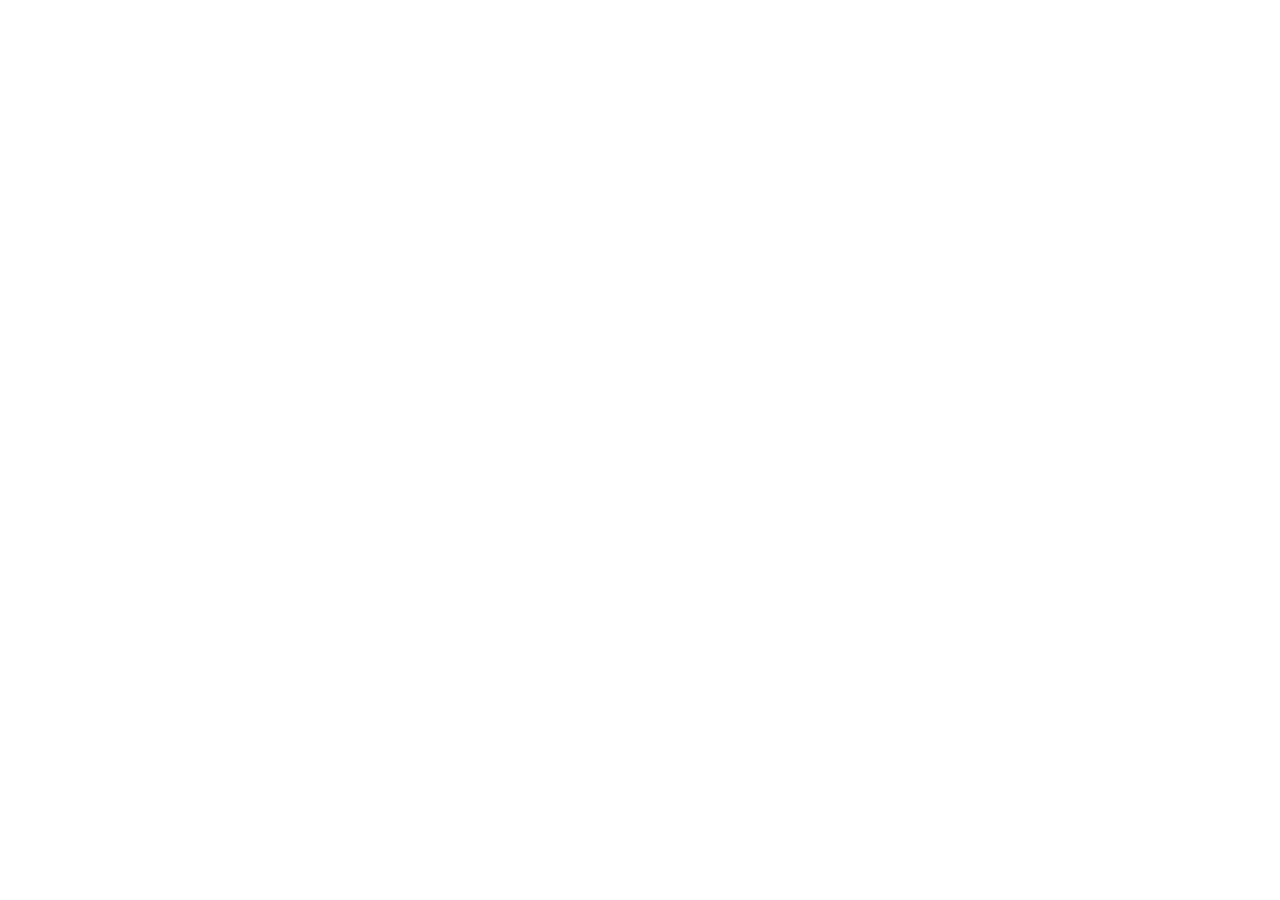
==== main.html @ 5ffca43a "Sign Up without Logo, logo doesn't be displayed." ====
<!DOCTYPE html>
<html lang="en">
<head>
    <meta charset="UTF-8">
    <meta name="viewport" content="width=device-width, initial-scale=1.0">
    <title>Main</title>
</head>
<body>
    
</body>
</html>
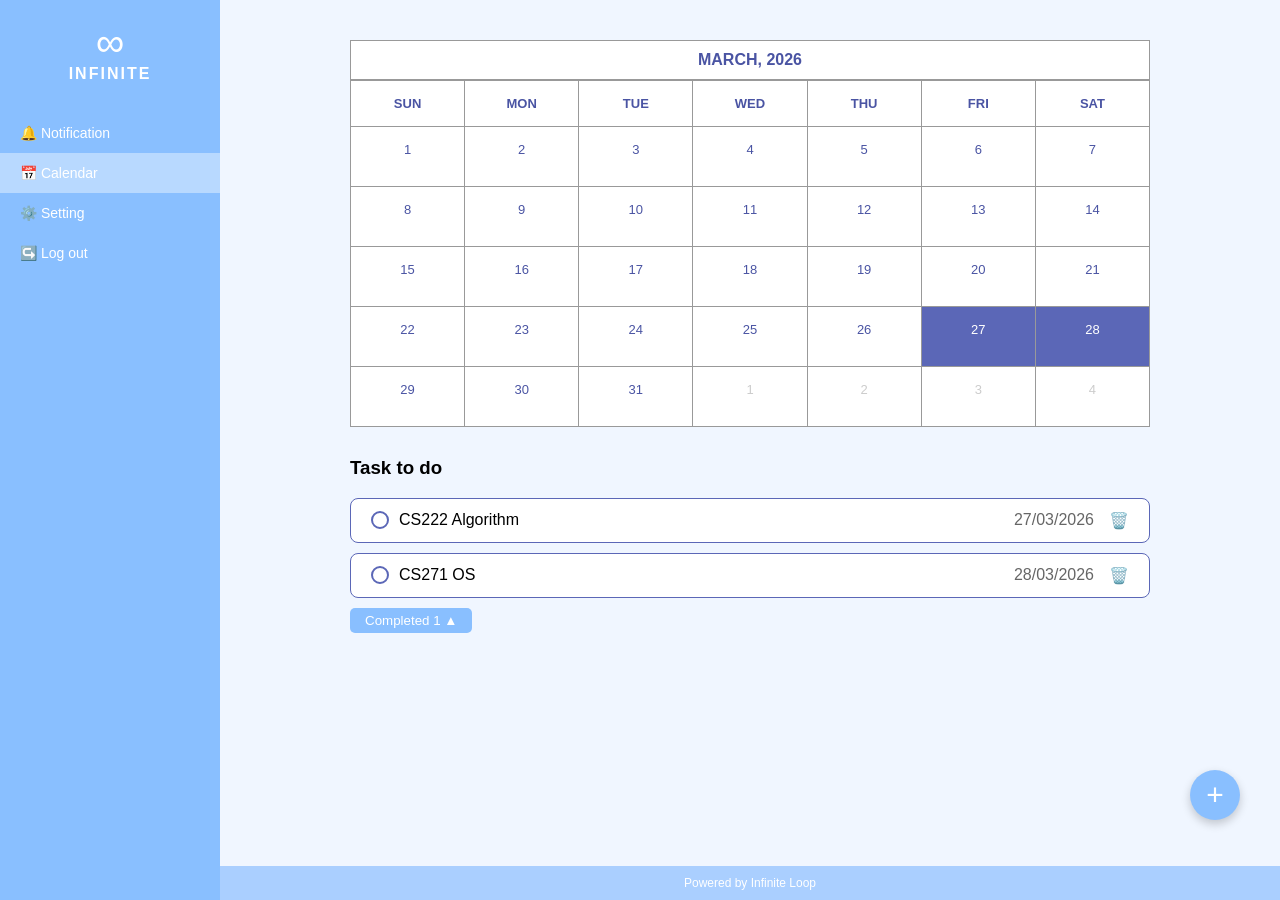
==== commit 272aa516: "Main (sidebar + calendar + task) plain website, can't navigate to other page from sidebar yet." ====
--- a/main.html
+++ b/main.html
@@ -1,11 +1,78 @@
 <!DOCTYPE html>
 <html lang="en">
+
 <head>
     <meta charset="UTF-8">
     <meta name="viewport" content="width=device-width, initial-scale=1.0">
     <title>Main</title>
+    <link rel="stylesheet" href="style.css">
 </head>
+
 <body>
-    
+    <!--=========================Sidebar=====================-->
+    <div class="wrapper">
+        <aside class="sidebar">
+            <div class="sidebar-top">
+                <div class="logo">
+                    <span class="icon">∞</span>
+                    <p>INFINITE</p>
+                </div>
+                <nav class="menu">
+                    <a href="#" class="menu-item"><span class="bullet">🔔</span> Notification</a><!--Temporary icon-->
+                    <a href="#" class="menu-item active"><span class="bullet">📅</span>
+                        Calendar</a><!--Temporary icon-->
+                </nav>
+            </div>
+
+            <div class="sidebar-bottom">
+                <a href="#" class="menu-item">⚙️ Setting</a><!--Temporary icon-->
+                <a href="#" class="menu-item">↪️ Log out</a><!--Temporary icon-->
+            </div>
+        </aside>
+        <!--===================Calendar========================-->
+        <main class="main-content">
+            <div class="container">
+
+                <div class="calendar-header">MARCH, 2026</div>
+
+                <div class="calendar-grid" id="calendarGrid">
+                    <div class="day-label">SUN</div>
+                    <div class="day-label">MON</div>
+                    <div class="day-label">TUE</div>
+                    <div class="day-label">WED</div>
+                    <div class="day-label">THU</div>
+                    <div class="day-label">FRI</div>
+                    <div class="day-label">SAT</div>
+                </div>
+                <!--===================Task assignment=====================-->
+                <div class="task-section">
+                    <h3>Task to do</h3>
+                    <div class="task-card">
+                        <div class="task-info">
+                            <span class="circle"></span> CS222 Algorithm
+                        </div>
+                        <div class="task-meta">
+                            <span>27/03/2026</span>
+                            <span class="delete-icon">🗑️</span><!--Temporary icon-->
+                        </div>
+                    </div>
+                    <div class="task-card">
+                        <div class="task-info">
+                            <span class="circle"></span> CS271 OS
+                        </div>
+                        <div class="task-meta">
+                            <span>28/03/2026</span>
+                            <span class="delete-icon">🗑️</span><!--Temporary icon-->
+                        </div>
+                    </div>
+                    <button class="completed-btn">Completed 1 ▲</button>
+                </div>
+            </div>
+            <button class="fab">+</button> <!--Add task-->
+            <footer class="bottom-bar">Powered by Infinite Loop</footer>
+        </main>
+    </div>
 </body>
+<script src="script.js"></script>
+
 </html>
--- a/style.css
+++ b/style.css
@@ -0,0 +1,214 @@
+body {
+  margin: 0;
+  height: 100vh;
+  display: flex;
+  justify-content: center;
+  align-items: center;
+  font-family: 'Segoe UI', Tahoma, Geneva, Verdana, sans-serif;
+  background: linear-gradient(180deg, #eef5ff 0%, #a2c7ff 100%);
+}
+
+.logo-section {
+  text-align: center;
+  color: #5b76c8;
+  margin-bottom: 20px;
+}
+
+.infinity-icon {
+  font-size: 80px;
+  line-height: 1;
+}
+
+.login-card {
+  background: white;
+  padding: 40px;
+  border-radius: 12px;
+  box-shadow: 0 10px 25px rgba(0,0,0,0.1);
+  width: 350px;
+}
+
+.input-group {
+  margin-bottom: 20px;
+}
+
+.input-group label {
+  display: block;
+  color: #3b4d8d;
+  font-weight: bold;
+  margin-bottom: 8px;
+}
+
+.input-group input {
+  width: 100%;
+  padding: 12px;
+  border: 1px solid #c0ccda;
+  border-radius: 8px;
+  box-sizing: border-box;
+  background-color: #fcfdfe;
+}
+
+.sign-in-btn {
+  width: 100%;
+  padding: 12px;
+  background-color: #5b67b7;
+  color: white;
+  border: none;
+  border-radius: 8px;
+  font-size: 16px;
+  cursor: pointer;
+  transition: background 0.3s;
+}
+
+.sign-in-btn:hover {
+  background-color: #4a54a3;
+}
+
+* { box-sizing: border-box; font-family: sans-serif; }
+body, html { margin: 0; height: 100%; /*overflow: hidden;*/ }
+
+.wrapper {
+  display: flex;
+  height: 100vh;
+  width: 100%;
+}
+
+.sidebar {
+  width: 220px;
+  background-color: #89bfff;
+  color: white;
+  display: flex;
+  flex-direction: column;
+  justify-content:left;
+  padding: 20px 0;
+  flex-shrink: 0;
+}
+
+.logo { text-align: center; margin-bottom: 30px; }
+.logo .icon { font-size: 40px; display: block; }
+.logo p { margin: 0; font-weight: bold; letter-spacing: 2px; }
+
+.menu-item {
+  display: block;
+  padding: 12px 20px;
+  color: white;
+  text-decoration: none;
+  font-size: 14px;
+}
+
+.menu-item.active { background-color: rgba(255, 255, 255, 0.4); }
+.menu-item:hover { background-color: rgba(255, 255, 255, 0.2); }
+
+.main-content {
+  flex-grow: 1;
+  background-color: #f0f6ff;
+  position: relative;
+  overflow-y: auto;
+  display: flex;
+  flex-direction: column;
+}
+
+.container {
+  max-width: 800px;
+  margin: 40px auto;
+  width: 90%;
+  flex-grow: 1;
+}
+
+.calendar-header {
+  text-align: center;
+  border: 1px solid #999;
+  width: 100%;
+  padding: 10px;
+  background: white;
+  color: #4a54a3;
+  font-weight: bold;
+}
+
+.calendar-grid {
+  display: grid;
+  grid-template-columns: repeat(7, 1fr);
+  width: 100%;
+  background: white;
+  border-left: 1px solid #999;
+  border-top: 1px solid #999;
+}
+
+.day-label, .date-cell {
+  border-right: 1px solid #999;
+  border-bottom: 1px solid #999;
+  padding: 15px 5px;
+  text-align: center;
+  font-size: 13px;
+}
+
+.day-label { color: #4a54a3; font-weight: bold; }
+.date-cell { height: 60px; color: #4a54a3; }
+.date-cell.highlight { background-color: #5b67b7; color: white; }
+.date-cell.muted { color: #ccc; }
+
+.task-section { margin-top: 30px; }
+.task-card {
+  background: white;
+  border: 1px solid #5b67b7;
+  border-radius: 8px;
+  padding: 12px 20px;
+  display: flex;
+  justify-content: space-between;
+  align-items: center;
+  margin-bottom: 10px;
+}
+
+.task-info { display: flex; align-items: center; gap: 10px; }
+.circle { width: 18px; height: 18px; border: 2px solid #5b67b7; border-radius: 50%; }
+.task-meta { display: flex; align-items: center; gap: 15px; color: #666; }
+
+.completed-btn {
+  background: #89bfff;
+  color: white;
+  border: none;
+  padding: 5px 15px;
+  border-radius: 5px;
+  cursor: pointer;
+}
+
+.fab {
+  position: fixed;
+  right: 40px;
+  bottom: 80px;
+  width: 50px;
+  height: 50px;
+  background: #89bfff;
+  color: white;
+  border-radius: 50%;
+  border: none;
+  font-size: 30px;
+  box-shadow: 0 4px 10px rgba(0,0,0,0.2);
+  cursor: pointer;
+}
+
+.bottom-bar {
+  background: #aacfff;
+  text-align: center;
+  padding: 10px;
+  font-size: 12px;
+  color: white;
+}
+
+.date-cell.clickable {
+  cursor: pointer;
+  transition: background 0.2s;
+}
+
+.date-cell.clickable:hover {
+  background-color: #7FBDFF;
+}
+
+.date-cell.highlight-main {
+  background-color: #5b67b7 !important;
+  color: white !important;
+}
+
+.task-card.highlight-task {
+  border: 2px solid #ff6b6b;
+  box-shadow: 0 4px 10px rgba(255, 107, 107, 0.3);
+}
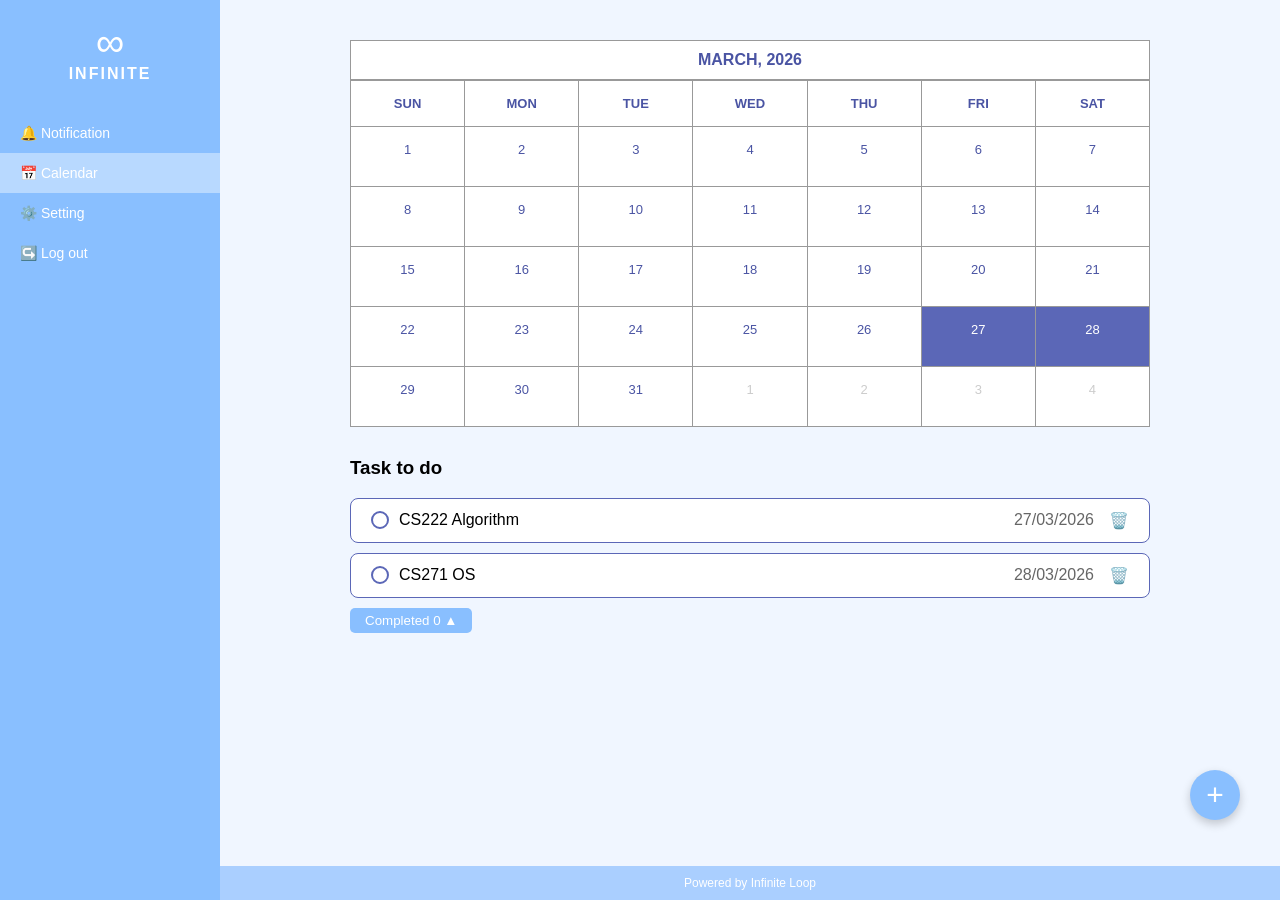
==== commit 7e82f72c: "Add task, Highlight task edit task (Without file uploading + task delete)" ====
--- a/main.html
+++ b/main.html
@@ -65,13 +65,37 @@
                             <span class="delete-icon">🗑️</span><!--Temporary icon-->
                         </div>
                     </div>
-                    <button class="completed-btn">Completed 1 ▲</button>
+                    <button class="completed-btn" id="toggleCompleted">Completed 1 ▲</button>
+                    <div id="completedTasksContainer" style="display: none; margin-top: 10px;">
+                    </div>
                 </div>
             </div>
             <button class="fab">+</button> <!--Add task-->
             <footer class="bottom-bar">Powered by Infinite Loop</footer>
         </main>
     </div>
+    <!--================Add task Assignment=====================-->
+    <div id="taskModal" class="modal">
+    <div class="modal-content">
+        <span class="close-btn">&times;</span>
+        <h2 id="modalTitle">Add New Task</h2>
+        <form id="taskForm">
+            <div class="input-group">
+                <label>Task Name</label>
+                <input type="text" id="taskName" placeholder="e.g. CS222 Algorithm" required>
+            </div>
+            <div class="input-group">
+                <label>Date</label>
+                <input type="date" id="taskDate" required>
+            </div>
+            <div class="input-group">
+                <label>Detail</label>
+                <textarea id="taskDetail" rows="4" placeholder="Enter task details..."></textarea>
+            </div>
+            <button type="submit" class="save-btn">Save Task</button>
+        </form>
+    </div>
+</div>
 </body>
 <script src="script.js"></script>
 
--- a/style.css
+++ b/style.css
@@ -1,214 +1,369 @@
+/*==========Sign in=================*/
 body {
-  margin: 0;
-  height: 100vh;
-  display: flex;
-  justify-content: center;
-  align-items: center;
-  font-family: 'Segoe UI', Tahoma, Geneva, Verdana, sans-serif;
-  background: linear-gradient(180deg, #eef5ff 0%, #a2c7ff 100%);
+    margin: 0;
+    height: 100vh;
+    display: flex;
+    justify-content: center;
+    align-items: center;
+    font-family: 'Segoe UI', Tahoma, Geneva, Verdana, sans-serif;
+    background: linear-gradient(180deg, #eef5ff 0%, #a2c7ff 100%);
 }
 
 .logo-section {
-  text-align: center;
-  color: #5b76c8;
-  margin-bottom: 20px;
+    text-align: center;
+    color: #5b76c8;
+    margin-bottom: 20px;
 }
 
 .infinity-icon {
-  font-size: 80px;
-  line-height: 1;
+    font-size: 80px;
+    line-height: 1;
 }
 
 .login-card {
-  background: white;
-  padding: 40px;
-  border-radius: 12px;
-  box-shadow: 0 10px 25px rgba(0,0,0,0.1);
-  width: 350px;
+    background: white;
+    padding: 40px;
+    border-radius: 12px;
+    box-shadow: 0 10px 25px rgba(0, 0, 0, 0.1);
+    width: 350px;
 }
 
 .input-group {
-  margin-bottom: 20px;
+    margin-bottom: 20px;
 }
 
 .input-group label {
-  display: block;
-  color: #3b4d8d;
-  font-weight: bold;
-  margin-bottom: 8px;
+    display: block;
+    color: #3b4d8d;
+    font-weight: bold;
+    margin-bottom: 8px;
 }
 
 .input-group input {
-  width: 100%;
-  padding: 12px;
-  border: 1px solid #c0ccda;
-  border-radius: 8px;
-  box-sizing: border-box;
-  background-color: #fcfdfe;
+    width: 100%;
+    padding: 12px;
+    border: 1px solid #c0ccda;
+    border-radius: 8px;
+    box-sizing: border-box;
+    background-color: #fcfdfe;
 }
 
 .sign-in-btn {
-  width: 100%;
-  padding: 12px;
-  background-color: #5b67b7;
-  color: white;
-  border: none;
-  border-radius: 8px;
-  font-size: 16px;
-  cursor: pointer;
-  transition: background 0.3s;
+    width: 100%;
+    padding: 12px;
+    background-color: #5b67b7;
+    color: white;
+    border: none;
+    border-radius: 8px;
+    font-size: 16px;
+    cursor: pointer;
+    transition: background 0.3s;
 }
 
 .sign-in-btn:hover {
-  background-color: #4a54a3;
-}
-
-* { box-sizing: border-box; font-family: sans-serif; }
-body, html { margin: 0; height: 100%; /*overflow: hidden;*/ }
-
+    background-color: #4a54a3;
+}
+
+* {
+    box-sizing: border-box;
+    font-family: sans-serif;
+}
+
+body,
+html {
+    margin: 0;
+    height: 100%;
+    /*overflow: hidden;*/
+}
+
+/*================Main==================*/
+/*Sidebar*/
 .wrapper {
-  display: flex;
-  height: 100vh;
-  width: 100%;
+    display: flex;
+    height: 100vh;
+    width: 100%;
 }
 
 .sidebar {
-  width: 220px;
-  background-color: #89bfff;
-  color: white;
-  display: flex;
-  flex-direction: column;
-  justify-content:left;
-  padding: 20px 0;
-  flex-shrink: 0;
-}
-
-.logo { text-align: center; margin-bottom: 30px; }
-.logo .icon { font-size: 40px; display: block; }
-.logo p { margin: 0; font-weight: bold; letter-spacing: 2px; }
+    width: 220px;
+    background-color: #89bfff;
+    color: white;
+    display: flex;
+    flex-direction: column;
+    justify-content: left;
+    padding: 20px 0;
+    flex-shrink: 0;
+}
+
+.logo {
+    text-align: center;
+    margin-bottom: 30px;
+}
+
+.logo .icon {
+    font-size: 40px;
+    display: block;
+}
+
+.logo p {
+    margin: 0;
+    font-weight: bold;
+    letter-spacing: 2px;
+}
 
 .menu-item {
-  display: block;
-  padding: 12px 20px;
-  color: white;
-  text-decoration: none;
-  font-size: 14px;
-}
-
-.menu-item.active { background-color: rgba(255, 255, 255, 0.4); }
-.menu-item:hover { background-color: rgba(255, 255, 255, 0.2); }
-
+    display: block;
+    padding: 12px 20px;
+    color: white;
+    text-decoration: none;
+    font-size: 14px;
+}
+
+.menu-item.active {
+    background-color: rgba(255, 255, 255, 0.4);
+}
+
+.menu-item:hover {
+    background-color: rgba(255, 255, 255, 0.2);
+}
+
+/*===========Calendar============*/
 .main-content {
-  flex-grow: 1;
-  background-color: #f0f6ff;
-  position: relative;
-  overflow-y: auto;
-  display: flex;
-  flex-direction: column;
+    flex-grow: 1;
+    background-color: #f0f6ff;
+    position: relative;
+    overflow-y: auto;
+    display: flex;
+    flex-direction: column;
 }
 
 .container {
-  max-width: 800px;
-  margin: 40px auto;
-  width: 90%;
-  flex-grow: 1;
+    max-width: 800px;
+    margin: 40px auto;
+    width: 90%;
+    flex-grow: 1;
 }
 
 .calendar-header {
-  text-align: center;
-  border: 1px solid #999;
-  width: 100%;
-  padding: 10px;
-  background: white;
-  color: #4a54a3;
-  font-weight: bold;
+    text-align: center;
+    border: 1px solid #999;
+    width: 100%;
+    padding: 10px;
+    background: white;
+    color: #4a54a3;
+    font-weight: bold;
 }
 
 .calendar-grid {
-  display: grid;
-  grid-template-columns: repeat(7, 1fr);
-  width: 100%;
-  background: white;
-  border-left: 1px solid #999;
-  border-top: 1px solid #999;
-}
-
-.day-label, .date-cell {
-  border-right: 1px solid #999;
-  border-bottom: 1px solid #999;
-  padding: 15px 5px;
-  text-align: center;
-  font-size: 13px;
-}
-
-.day-label { color: #4a54a3; font-weight: bold; }
-.date-cell { height: 60px; color: #4a54a3; }
-.date-cell.highlight { background-color: #5b67b7; color: white; }
-.date-cell.muted { color: #ccc; }
-
-.task-section { margin-top: 30px; }
+    display: grid;
+    grid-template-columns: repeat(7, 1fr);
+    width: 100%;
+    background: white;
+    border-left: 1px solid #999;
+    border-top: 1px solid #999;
+}
+
+.day-label,
+.date-cell {
+    border-right: 1px solid #999;
+    border-bottom: 1px solid #999;
+    padding: 15px 5px;
+    text-align: center;
+    font-size: 13px;
+}
+
+.day-label {
+    color: #4a54a3;
+    font-weight: bold;
+}
+
+.date-cell {
+    height: 60px;
+    color: #4a54a3;
+}
+
+.date-cell.highlight {
+    background-color: #5b67b7 !important;
+    color: white !important;
+}
+
+.date-cell.muted {
+    color: #ccc;
+}
+
+/*=================Task=============*/
+.task-section {
+    margin-top: 30px;
+}
+
 .task-card {
-  background: white;
-  border: 1px solid #5b67b7;
-  border-radius: 8px;
-  padding: 12px 20px;
-  display: flex;
-  justify-content: space-between;
-  align-items: center;
-  margin-bottom: 10px;
-}
-
-.task-info { display: flex; align-items: center; gap: 10px; }
-.circle { width: 18px; height: 18px; border: 2px solid #5b67b7; border-radius: 50%; }
-.task-meta { display: flex; align-items: center; gap: 15px; color: #666; }
+    background: white;
+    border: 1px solid #5b67b7;
+    border-radius: 8px;
+    padding: 12px 20px;
+    display: flex;
+    justify-content: space-between;
+    align-items: center;
+    margin-bottom: 10px;
+}
+
+.task-info {
+    display: flex;
+    align-items: center;
+    gap: 10px;
+}
+
+.circle {
+    width: 18px;
+    height: 18px;
+    border: 2px solid #5b67b7;
+    border-radius: 50%;
+}
+
+.task-meta {
+    display: flex;
+    align-items: center;
+    gap: 15px;
+    color: #666;
+}
 
 .completed-btn {
-  background: #89bfff;
-  color: white;
-  border: none;
-  padding: 5px 15px;
-  border-radius: 5px;
-  cursor: pointer;
+    background: #89bfff;
+    color: white;
+    border: none;
+    padding: 5px 15px;
+    border-radius: 5px;
+    cursor: pointer;
 }
 
 .fab {
-  position: fixed;
-  right: 40px;
-  bottom: 80px;
-  width: 50px;
-  height: 50px;
-  background: #89bfff;
-  color: white;
-  border-radius: 50%;
-  border: none;
-  font-size: 30px;
-  box-shadow: 0 4px 10px rgba(0,0,0,0.2);
-  cursor: pointer;
+    position: fixed;
+    right: 40px;
+    bottom: 80px;
+    width: 50px;
+    height: 50px;
+    background: #89bfff;
+    color: white;
+    border-radius: 50%;
+    border: none;
+    font-size: 30px;
+    box-shadow: 0 4px 10px rgba(0, 0, 0, 0.2);
+    cursor: pointer;
 }
 
 .bottom-bar {
-  background: #aacfff;
-  text-align: center;
-  padding: 10px;
-  font-size: 12px;
-  color: white;
+    background: #aacfff;
+    text-align: center;
+    padding: 10px;
+    font-size: 12px;
+    color: white;
 }
 
 .date-cell.clickable {
-  cursor: pointer;
-  transition: background 0.2s;
+    cursor: pointer;
+    transition: background 0.2s;
 }
 
 .date-cell.clickable:hover {
-  background-color: #7FBDFF;
+    background-color: #7FBDFF;
 }
 
 .date-cell.highlight-main {
-  background-color: #5b67b7 !important;
-  color: white !important;
+    background-color: #5b67b7 !important;
+    color: white !important;
 }
 
 .task-card.highlight-task {
-  border: 2px solid #ff6b6b;
-  box-shadow: 0 4px 10px rgba(255, 107, 107, 0.3);
+    border: 2px solid #ff6b6b;
+    box-shadow: 0 4px 10px rgba(255, 107, 107, 0.3);
+}
+
+.task-highlight-active {
+    background-color: #7FBDFF !important;
+    transition: background-color 0.3s;
+}
+
+.task-card.task-highlight-active:hover {
+    background-color: white !important;
+}
+
+/*===================completed task=======================*/
+.task-card.completed {
+    background-color: #f9f9f9;
+    border-color: #ccc;
+    color: #888;
+}
+
+.task-card.completed .task-info {
+    text-decoration: line-through;
+}
+
+.task-card.completed .circle {
+    background-color: #5b67b7;
+    position: relative;
+}
+
+.task-card.completed .circle::after {
+    content: '✓';
+    color: white;
+    font-size: 12px;
+    position: absolute;
+    top: -2px;
+    left: 2px;
+}
+
+.circle {
+    cursor: pointer;
+    transition: all 0.2s;
+}
+
+.circle:hover {
+    background-color: rgba(91, 103, 183, 0.2);
+}
+
+/*==============Add task assignment==================*/
+.modal {
+    display: none;
+    position: fixed;
+    z-index: 1000;
+    left: 0;
+    top: 0;
+    width: 100%;
+    height: 100%;
+    background-color: rgba(0, 0, 0, 0.5);
+}
+
+.modal-content {
+    background-color: white;
+    margin: 10% auto;
+    padding: 30px;
+    border-radius: 15px;
+    width: 400px;
+    position: relative;
+}
+
+.close-btn {
+    position: absolute;
+    right: 20px;
+    top: 10px;
+    font-size: 28px;
+    cursor: pointer;
+}
+
+.save-btn {
+    width: 100%;
+    padding: 10px;
+    background-color: #5b67b7;
+    color: white;
+    border: none;
+    border-radius: 5px;
+    cursor: pointer;
+    margin-top: 10px;
+}
+
+textarea {
+    width: 100%;
+    border: 1px solid #ccc;
+    border-radius: 5px;
+    padding: 8px;
 }
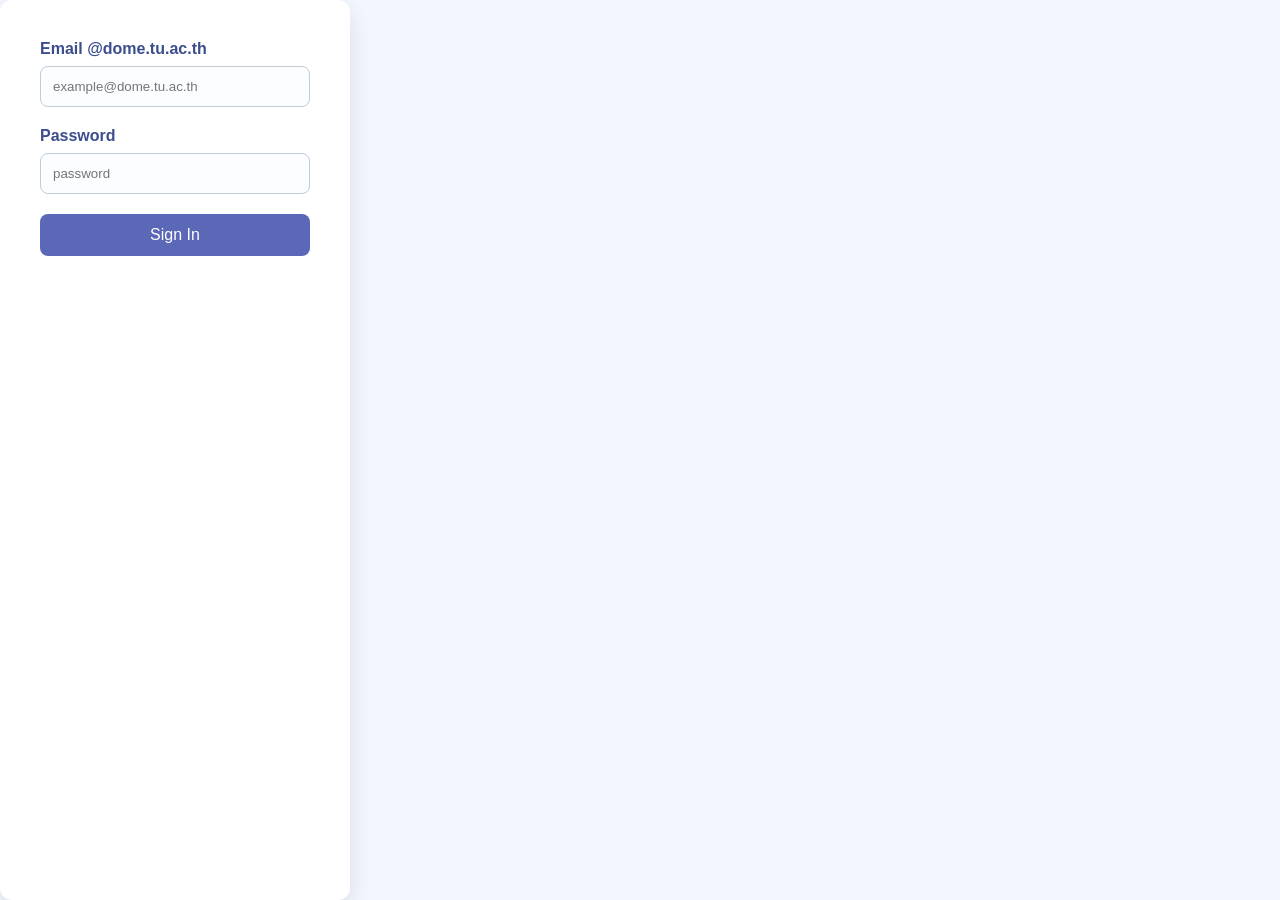
==== commit 983e9f04: "fix the theme problem and add nav bar on main to setting" ====
--- a/main.html
+++ b/main.html
@@ -25,8 +25,8 @@
             </div>
 
             <div class="sidebar-bottom">
-                <a href="#" class="menu-item">⚙️ Setting</a><!--Temporary icon-->
-                <a href="#" class="menu-item">↪️ Log out</a><!--Temporary icon-->
+                <a href="#" class="menu-item" onclick="GoToSetting()">⚙️ Setting</a><!--Temporary icon-->
+                <a href="#" class="menu-item" onclick="handleLogout()">↪️ Log out</a><!--Temporary icon-->
             </div>
         </aside>
         <!--===================Calendar========================-->
--- a/style.css
+++ b/style.css
@@ -1,18 +1,126 @@
+/* =============================================
+   DESIGN TOKENS — แก้ค่าที่นี่ที่เดียวพอ
+============================================= */
+:root {
+    --notification-red: #F65C5C;
+    --main-text:        #525BB4;
+    --sub-text:         #8c94d6;
+    --sidebar-bg:       #7FBDFF;
+    --bg-color:         #F3F5FF;
+    --card-bg:          #FAFCFC;
+    --white:            #FFFFFF;
+    --sidebar-active-bg:   #FFFFFF;
+    --sidebar-active-text: #7FBDFF;
+    --input-border:     #8c94d6;
+    --gray-avatar:      #D9D9D9;
+
+    /* Sign in / General */
+    --login-bg-start:   #eef5ff;
+    --login-bg-end:     #a2c7ff;
+    --login-card-bg:    #FFFFFF;
+    --login-label-color:#3b4d8d;
+    --input-bg:         #fcfdfe;
+    --input-border-color: #c0ccda;
+    --btn-primary:      #5b67b7;
+    --btn-primary-hover:#4a54a3;
+
+    /* Calendar */
+    --calendar-bg:      #FFFFFF;
+    --calendar-border:  #999999;
+    --calendar-text:    #4a54a3;
+    --cell-hover-bg:    #7FBDFF;
+    --highlight-bg:     #5b67b7;
+
+    /* Task */
+    --task-card-bg:     #FFFFFF;
+    --task-border:      #5b67b7;
+    --task-meta-color:  #666666;
+    --task-completed-bg:#f9f9f9;
+    --task-completed-border: #cccccc;
+    --task-completed-color:  #888888;
+
+    /* Modal */
+    --modal-bg:         #FFFFFF;
+
+    /* Bottom bar */
+    --bottom-bar-bg:    #aacfff;
+}
+
+body.dark-theme {
+    --main-text:        #FFFFFF;
+    --sub-text:         #A0A0A0;
+    --bg-color:         #2D2D2D;
+    --card-bg:          #1E1E1E;
+    --sidebar-active-bg:   #1E1E1E;
+    --sidebar-active-text: #7FBDFF;
+    --input-border:     #555555;
+    --gray-avatar:      #444444;
+
+    /* Sign in / General */
+    --login-bg-start:   #1a1a2e;
+    --login-bg-end:     #16213e;
+    --login-card-bg:    #1E1E1E;
+    --login-label-color:#A0A0A0;
+    --input-bg:         #2D2D2D;
+    --input-border-color: #555555;
+    --btn-primary:      #7FBDFF;
+    --btn-primary-hover:#5ca8f5;
+
+    /* Calendar */
+    --calendar-bg:      #1E1E1E;
+    --calendar-border:  #444444;
+    --calendar-text:    #A0A0A0;
+    --cell-hover-bg:    #3a3a5c;
+    --highlight-bg:     #525BB4;
+
+    /* Task */
+    --task-card-bg:     #1E1E1E;
+    --task-border:      #525BB4;
+    --task-meta-color:  #A0A0A0;
+    --task-completed-bg:#252525;
+    --task-completed-border: #444444;
+    --task-completed-color:  #666666;
+
+    /* Modal */
+    --modal-bg:         #1E1E1E;
+
+    /* Bottom bar */
+    --bottom-bar-bg:    #2a3a55;
+}
+
+/* =============================================
+   RESET & BASE
+============================================= */
+* { margin: 0; padding: 0; box-sizing: border-box;
+        font-family: sans-serif;
+    /*font-family: 'Segoe UI', Tahoma, Geneva, Verdana, sans-serif;*/ }
+
+body {
+    display: flex;
+    height: 100vh;
+    background-color: var(--bg-color);
+    color: var(--main-text);
+    overflow: hidden;
+    transition: background-color .3s, color .3s;
+}
+
 /*==========Sign in=================*/
-body {
+body.sign-in-page {
     margin: 0;
     height: 100vh;
     display: flex;
     justify-content: center;
     align-items: center;
     font-family: 'Segoe UI', Tahoma, Geneva, Verdana, sans-serif;
-    background: linear-gradient(180deg, #eef5ff 0%, #a2c7ff 100%);
+    background: linear-gradient(180deg, var(--login-bg-start) 0%, var(--login-bg-end) 100%);
+    transition: background .3s;
 }
 
 .logo-section {
     text-align: center;
-    color: #5b76c8;
+    color: var(--btn-primary);
     margin-bottom: 20px;
+    transition: color .3s;
 }
 
 .infinity-icon {
@@ -21,11 +129,12 @@
 }
 
 .login-card {
-    background: white;
+    background: var(--login-card-bg);
     padding: 40px;
     border-radius: 12px;
     box-shadow: 0 10px 25px rgba(0, 0, 0, 0.1);
     width: 350px;
+    transition: background-color .3s;
 }
 
 .input-group {
@@ -34,34 +143,37 @@
 
 .input-group label {
     display: block;
-    color: #3b4d8d;
+    color: var(--login-label-color);
     font-weight: bold;
     margin-bottom: 8px;
+    transition: color .3s;
 }
 
 .input-group input {
     width: 100%;
     padding: 12px;
-    border: 1px solid #c0ccda;
+    border: 1px solid var(--input-border-color);
     border-radius: 8px;
     box-sizing: border-box;
-    background-color: #fcfdfe;
+    background-color: var(--input-bg);
+    color: var(--main-text);
+    transition: background-color .3s, border-color .3s, color .3s;
 }
 
 .sign-in-btn {
     width: 100%;
     padding: 12px;
-    background-color: #5b67b7;
+    background-color: var(--btn-primary);
     color: white;
     border: none;
     border-radius: 8px;
     font-size: 16px;
     cursor: pointer;
-    transition: background 0.3s;
+    transition: background .3s;
 }
 
 .sign-in-btn:hover {
-    background-color: #4a54a3;
+    background-color: var(--btn-primary-hover);
 }
 
 * {
@@ -86,13 +198,13 @@
 
 .sidebar {
     width: 220px;
-    background-color: #89bfff;
-    color: white;
+    min-width: 190px;
+    background-color: var(--sidebar-bg);
+    color: var(--white);
     display: flex;
     flex-direction: column;
-    justify-content: left;
-    padding: 20px 0;
-    flex-shrink: 0;
+    justify-content: flex-start;
+    transition: background-color .3s;
 }
 
 .logo {
@@ -110,6 +222,20 @@
     font-weight: bold;
     letter-spacing: 2px;
 }
+
+/* =============================================
+   SIDEBAR (shared / settings extension)
+============================================= */
+.logo-container {
+    text-align: center;
+    padding: 28px 0 20px;
+    font-weight: bold;
+    font-size: 1rem;
+    letter-spacing: 1px;
+}
+.logo-icon { font-size: 2.2rem; margin-bottom: 4px; }
+
+.menu { list-style: none; display: flex; flex-direction: column; }
 
 .menu-item {
     display: block;
@@ -117,26 +243,53 @@
     color: white;
     text-decoration: none;
     font-size: 14px;
-}
-
+    cursor: pointer;
+    display: flex;
+    align-items: center;
+    gap: 12px;
+    font-size: 1rem;
+    transition: background-color .2s, color .2s;
+    border-radius: 0;
+}
+.menu-item:hover { background-color: rgba(255, 255, 255, 0.2); }
 .menu-item.active {
-    background-color: rgba(255, 255, 255, 0.4);
-}
-
-.menu-item:hover {
-    background-color: rgba(255, 255, 255, 0.2);
-}
-
-/*===========Calendar============*/
+    background-color: var(--sidebar-active-bg);
+    color: var(--sidebar-active-text);
+    font-weight: 600;
+}
+
+.sidebar-bottom { margin-bottom: 36px; }
+
+/* =============================================
+   MAIN CONTENT
+============================================= */
 .main-content {
+    flex: 1;
     flex-grow: 1;
-    background-color: #f0f6ff;
+    background-color: var(--bg-color);
     position: relative;
     overflow-y: auto;
     display: flex;
     flex-direction: column;
-}
-
+    padding: 36px 52px;
+    transition: background-color .3s;
+}
+
+.back-link {
+    font-size: 1.1rem;
+    color: var(--main-text);
+    display: flex;
+    align-items: center;
+    gap: 8px;
+    margin-bottom: 24px;
+    cursor: pointer;
+    width: fit-content;
+    transition: opacity .2s;
+    font-weight: 500;
+}
+.back-link:hover { opacity: .65; }
+
+/*===========Calendar============*/
 .container {
     max-width: 800px;
     margin: 40px auto;
@@ -146,49 +299,54 @@
 
 .calendar-header {
     text-align: center;
-    border: 1px solid #999;
+    border: 1px solid var(--calendar-border);
     width: 100%;
     padding: 10px;
-    background: white;
-    color: #4a54a3;
+    background: var(--calendar-bg);
+    color: var(--calendar-text);
     font-weight: bold;
+    transition: background-color .3s, color .3s, border-color .3s;
 }
 
 .calendar-grid {
     display: grid;
     grid-template-columns: repeat(7, 1fr);
     width: 100%;
-    background: white;
-    border-left: 1px solid #999;
-    border-top: 1px solid #999;
+    background: var(--calendar-bg);
+    border-left: 1px solid var(--calendar-border);
+    border-top: 1px solid var(--calendar-border);
+    transition: background-color .3s;
 }
 
 .day-label,
 .date-cell {
-    border-right: 1px solid #999;
-    border-bottom: 1px solid #999;
+    border-right: 1px solid var(--calendar-border);
+    border-bottom: 1px solid var(--calendar-border);
     padding: 15px 5px;
     text-align: center;
     font-size: 13px;
+    transition: border-color .3s, color .3s;
 }
 
 .day-label {
-    color: #4a54a3;
+    color: var(--calendar-text);
     font-weight: bold;
+    transition: color .3s;
 }
 
 .date-cell {
     height: 60px;
-    color: #4a54a3;
+    color: var(--calendar-text);
+    transition: color .3s, background-color .3s;
 }
 
 .date-cell.highlight {
-    background-color: #5b67b7 !important;
+    background-color: var(--highlight-bg) !important;
     color: white !important;
 }
 
 .date-cell.muted {
-    color: #ccc;
+    color: var(--sub-text);
 }
 
 /*=================Task=============*/
@@ -197,14 +355,15 @@
 }
 
 .task-card {
-    background: white;
-    border: 1px solid #5b67b7;
+    background: var(--task-card-bg);
+    border: 1px solid var(--task-border);
     border-radius: 8px;
     padding: 12px 20px;
     display: flex;
     justify-content: space-between;
     align-items: center;
     margin-bottom: 10px;
+    transition: background-color .3s, border-color .3s;
 }
 
 .task-info {
@@ -216,24 +375,28 @@
 .circle {
     width: 18px;
     height: 18px;
-    border: 2px solid #5b67b7;
+    border: 2px solid var(--task-border);
     border-radius: 50%;
+    cursor: pointer;
+    transition: all 0.2s;
 }
 
 .task-meta {
     display: flex;
     align-items: center;
     gap: 15px;
-    color: #666;
+    color: var(--task-meta-color);
+    transition: color .3s;
 }
 
 .completed-btn {
-    background: #89bfff;
+    background: var(--sidebar-bg);
     color: white;
     border: none;
     padding: 5px 15px;
     border-radius: 5px;
     cursor: pointer;
+    transition: background-color .3s;
 }
 
 .fab {
@@ -242,21 +405,23 @@
     bottom: 80px;
     width: 50px;
     height: 50px;
-    background: #89bfff;
+    background: var(--sidebar-bg);
     color: white;
     border-radius: 50%;
     border: none;
     font-size: 30px;
     box-shadow: 0 4px 10px rgba(0, 0, 0, 0.2);
     cursor: pointer;
+    transition: background-color .3s;
 }
 
 .bottom-bar {
-    background: #aacfff;
+    background: var(--bottom-bar-bg);
     text-align: center;
     padding: 10px;
     font-size: 12px;
     color: white;
+    transition: background-color .3s;
 }
 
 .date-cell.clickable {
@@ -265,11 +430,11 @@
 }
 
 .date-cell.clickable:hover {
-    background-color: #7FBDFF;
+    background-color: var(--cell-hover-bg);
 }
 
 .date-cell.highlight-main {
-    background-color: #5b67b7 !important;
+    background-color: var(--highlight-bg) !important;
     color: white !important;
 }
 
@@ -279,19 +444,24 @@
 }
 
 .task-highlight-active {
-    background-color: #7FBDFF !important;
+    background-color: var(--sidebar-bg) !important;
     transition: background-color 0.3s;
 }
 
 .task-card.task-highlight-active:hover {
-    background-color: white !important;
+    background-color: var(--task-card-bg) !important;
+}
+
+.circle:hover {
+    background-color: rgba(91, 103, 183, 0.2);
 }
 
 /*===================completed task=======================*/
 .task-card.completed {
-    background-color: #f9f9f9;
-    border-color: #ccc;
-    color: #888;
+    background-color: var(--task-completed-bg);
+    border-color: var(--task-completed-border);
+    color: var(--task-completed-color);
+    transition: background-color .3s, border-color .3s, color .3s;
 }
 
 .task-card.completed .task-info {
@@ -299,7 +469,7 @@
 }
 
 .task-card.completed .circle {
-    background-color: #5b67b7;
+    background-color: var(--highlight-bg);
     position: relative;
 }
 
@@ -312,15 +482,6 @@
     left: 2px;
 }
 
-.circle {
-    cursor: pointer;
-    transition: all 0.2s;
-}
-
-.circle:hover {
-    background-color: rgba(91, 103, 183, 0.2);
-}
-
 /*==============Add task assignment==================*/
 .modal {
     display: none;
@@ -334,12 +495,13 @@
 }
 
 .modal-content {
-    background-color: white;
+    background-color: var(--modal-bg);
     margin: 10% auto;
     padding: 30px;
     border-radius: 15px;
     width: 400px;
     position: relative;
+    transition: background-color .3s;
 }
 
 .close-btn {
@@ -348,22 +510,231 @@
     top: 10px;
     font-size: 28px;
     cursor: pointer;
+    color: var(--main-text);
+    transition: color .3s;
 }
 
 .save-btn {
     width: 100%;
     padding: 10px;
-    background-color: #5b67b7;
+    background-color: var(--btn-primary);
     color: white;
     border: none;
     border-radius: 5px;
     cursor: pointer;
     margin-top: 10px;
+    transition: background-color .3s;
 }
 
 textarea {
     width: 100%;
-    border: 1px solid #ccc;
+    border: 1px solid var(--input-border);
     border-radius: 5px;
     padding: 8px;
-}+    background-color: var(--input-bg);
+    color: var(--main-text);
+    transition: background-color .3s, border-color .3s, color .3s;
+}
+
+/* =============================================
+   SETTINGS CARD
+============================================= */
+.settings-card {
+    background-color: var(--card-bg);
+    border-radius: 12px;
+    padding: 36px 52px;
+    max-width: 760px;
+    box-shadow: 0 4px 15px rgba(0,0,0,.04);
+    flex: 1;
+    display: none;
+    transition: background-color .3s;
+}
+.settings-card.active {
+    display: block;
+    animation: fadeIn .25s ease;
+}
+@keyframes fadeIn {
+    from { opacity: 0; transform: translateY(6px); }
+    to   { opacity: 1; transform: translateY(0); }
+}
+
+.card-header { margin-bottom: 28px; }
+.card-header h1 {
+    font-size: 1.7rem;
+    font-weight: 700;
+    margin-bottom: 4px;
+    color: var(--main-text);
+    transition: color .3s;
+}
+.card-header p {
+    font-size: .88rem;
+    color: var(--sub-text);
+    transition: color .3s;
+}
+
+/* =============================================
+   ACCOUNT FORM
+============================================= */
+.section-title {
+    font-size: 1rem;
+    margin-bottom: 26px;
+    margin-left: 36px;
+    color: var(--main-text);
+    font-weight: 600;
+    transition: color .3s;
+}
+
+.form-grid {
+    display: grid;
+    grid-template-columns: 148px 1fr;
+    row-gap: 22px;
+    column-gap: 16px;
+    align-items: center;
+    margin-left: 36px;
+    max-width: 480px;
+}
+.form-label { font-size: .93rem; color: var(--main-text); transition: color .3s; }
+
+.avatar-row { display: flex; align-items: center; gap: 24px; }
+.avatar-circle {
+    width: 56px; height: 56px;
+    background-color: var(--gray-avatar);
+    border-radius: 50%;
+    overflow: hidden;
+    display: flex; align-items: center; justify-content: center;
+    transition: background-color .3s;
+}
+.avatar-circle img { width: 100%; height: 100%; object-fit: cover; }
+
+.btn-upload {
+    background: transparent;
+    color: var(--main-text);
+    border: 1px solid var(--main-text);
+    padding: 7px 14px;
+    border-radius: 6px;
+    cursor: pointer;
+    display: flex; align-items: center; gap: 7px;
+    font-size: .88rem;
+    transition: all .25s;
+}
+.btn-upload:hover {
+    background-color: var(--sidebar-bg);
+    color: var(--white);
+    border-color: var(--sidebar-bg);
+}
+
+.form-input {
+    width: 100%;
+    padding: 9px 14px;
+    border: 1px solid var(--input-border);
+    border-radius: 6px;
+    font-size: .97rem;
+    color: var(--main-text);
+    background-color: transparent;
+    outline: none;
+    transition: border-color .25s, box-shadow .25s, color .3s, background-color .3s;
+}
+.form-input:focus {
+    border-color: var(--sidebar-bg);
+    box-shadow: 0 0 0 2px rgba(127,189,255,.22);
+}
+
+/* Save button */
+.btn-save {
+    margin-top: 28px;
+    margin-left: 36px;
+    padding: 10px 28px;
+    background-color: var(--sidebar-bg);
+    color: var(--white);
+    border: none;
+    border-radius: 6px;
+    font-size: .97rem;
+    font-weight: 600;
+    cursor: pointer;
+    transition: opacity .2s, transform .1s;
+    display: flex; align-items: center; gap: 8px;
+}
+.btn-save:hover { opacity: .88; }
+.btn-save:active { transform: scale(.97); }
+.btn-save:disabled { opacity: .5; cursor: not-allowed; }
+
+/* =============================================
+   THEME SECTION
+============================================= */
+.theme-section { margin-left: 28px; }
+.theme-status {
+    font-size: 1.05rem;
+    color: var(--main-text);
+    margin-bottom: 18px;
+    font-weight: 500;
+    transition: color .3s;
+}
+.theme-swatches { display: flex; gap: 22px; }
+.swatch {
+    width: 44px; height: 44px;
+    border-radius: 8px;
+    cursor: pointer;
+    box-shadow: 0 2px 8px rgba(0,0,0,.15);
+    transition: all .2s;
+    border: 3px solid transparent;
+    outline: 3px solid transparent;
+}
+.swatch.light { background-color: #FFFFFF; }
+.swatch.dark  { background-color: #000000; }
+.swatch.active { outline-color: #7FBDFF; border-color: var(--card-bg); }
+
+/* =============================================
+   SET REMINDER SECTION
+============================================= */
+.reminder-section {
+    margin-left: 28px;
+    display: flex;
+    align-items: center;
+    gap: 14px;
+    flex-wrap: wrap;
+}
+.reminder-section label {
+    font-size: 1rem;
+    color: var(--main-text);
+    transition: color .3s;
+}
+.reminder-input {
+    width: 80px;
+    padding: 9px 14px;
+    border: 1px solid var(--input-border);
+    border-radius: 6px;
+    font-size: 1rem;
+    color: var(--main-text);
+    background-color: transparent;
+    outline: none;
+    text-align: center;
+    transition: border-color .25s, box-shadow .25s, color .3s;
+}
+.reminder-input:focus {
+    border-color: var(--sidebar-bg);
+    box-shadow: 0 0 0 2px rgba(127,189,255,.22);
+}
+
+/* =============================================
+   TOAST NOTIFICATION
+============================================= */
+#toast {
+    position: fixed;
+    bottom: 28px; left: 50%;
+    transform: translateX(-50%) translateY(20px);
+    background: #333;
+    color: #fff;
+    padding: 10px 22px;
+    border-radius: 8px;
+    font-size: .9rem;
+    opacity: 0;
+    pointer-events: none;
+    transition: opacity .3s, transform .3s;
+    z-index: 999;
+}
+#toast.show {
+    opacity: 1;
+    transform: translateX(-50%) translateY(0);
+}
+#toast.success { background: #4caf8a; }
+#toast.error   { background: var(--notification-red); }
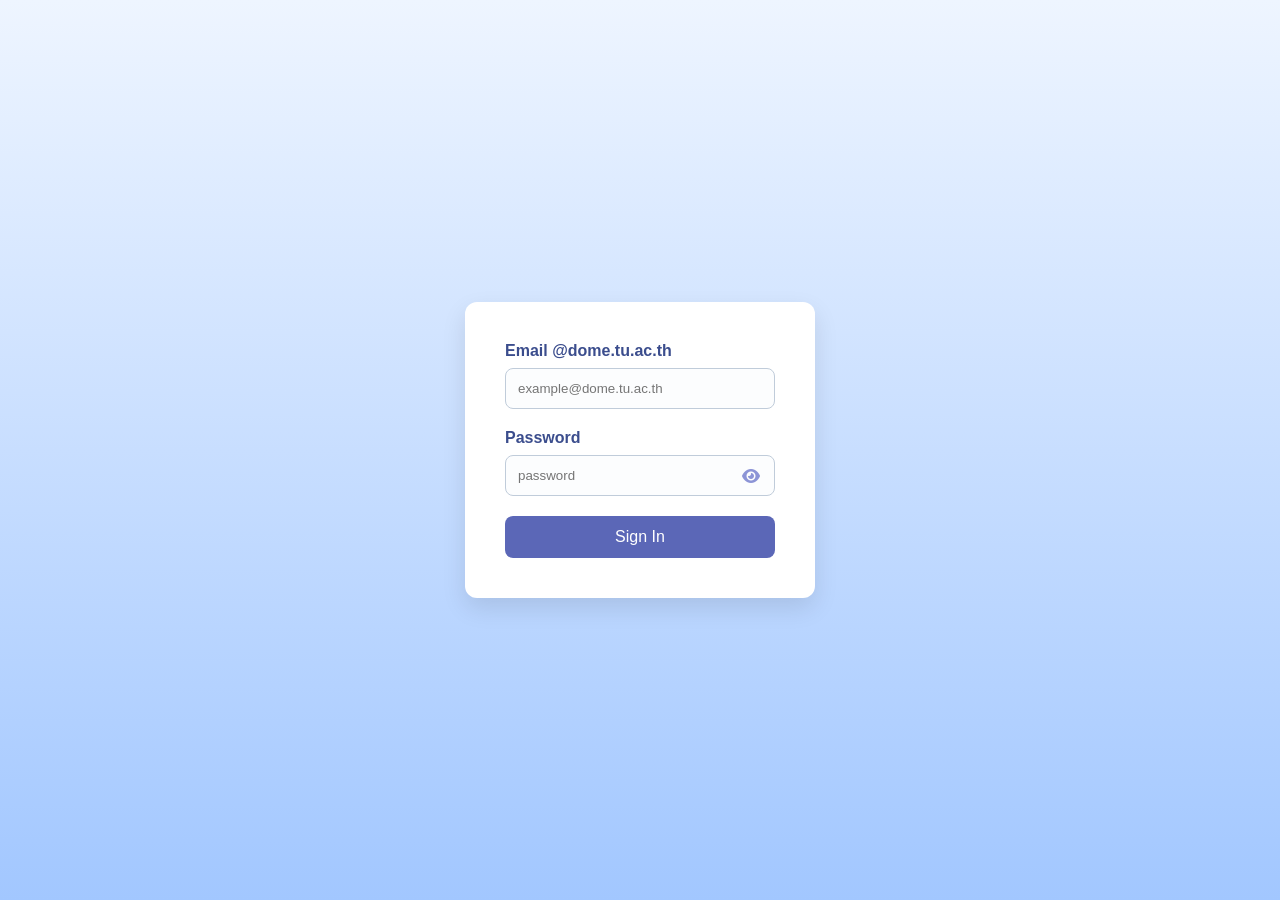
==== commit ac57a70c: "sign in with api, toggle password" ====
--- a/main.html
+++ b/main.html
@@ -6,6 +6,7 @@
     <meta name="viewport" content="width=device-width, initial-scale=1.0">
     <title>Main</title>
     <link rel="stylesheet" href="style.css">
+    <link rel="stylesheet" href="https://cdnjs.cloudflare.com/ajax/libs/font-awesome/6.4.0/css/all.min.css">
 </head>
 
 <body>
--- a/style.css
+++ b/style.css
@@ -186,6 +186,30 @@
     margin: 0;
     height: 100%;
     /*overflow: hidden;*/
+}
+
+/* style.css */
+.password-wrapper {
+    position: relative;
+    width: 100%;
+}
+
+.password-wrapper input {
+    padding-right: 45px; /* กันไม่ให้ตัวหนังสือทับไอคอน */
+}
+
+.password-wrapper i {
+    position: absolute;
+    right: 15px;
+    top: 50%;
+    transform: translateY(-50%);
+    cursor: pointer;
+    color: var(--sub-text); /* ใช้สีตาม Design Token ของคุณ */
+    transition: color 0.3s;
+}
+
+.password-wrapper i:hover {
+    color: var(--btn-primary); /* เปลี่ยนสีเมื่อเอาเมาส์ไปชี้ */
 }
 
 /*================Main==================*/
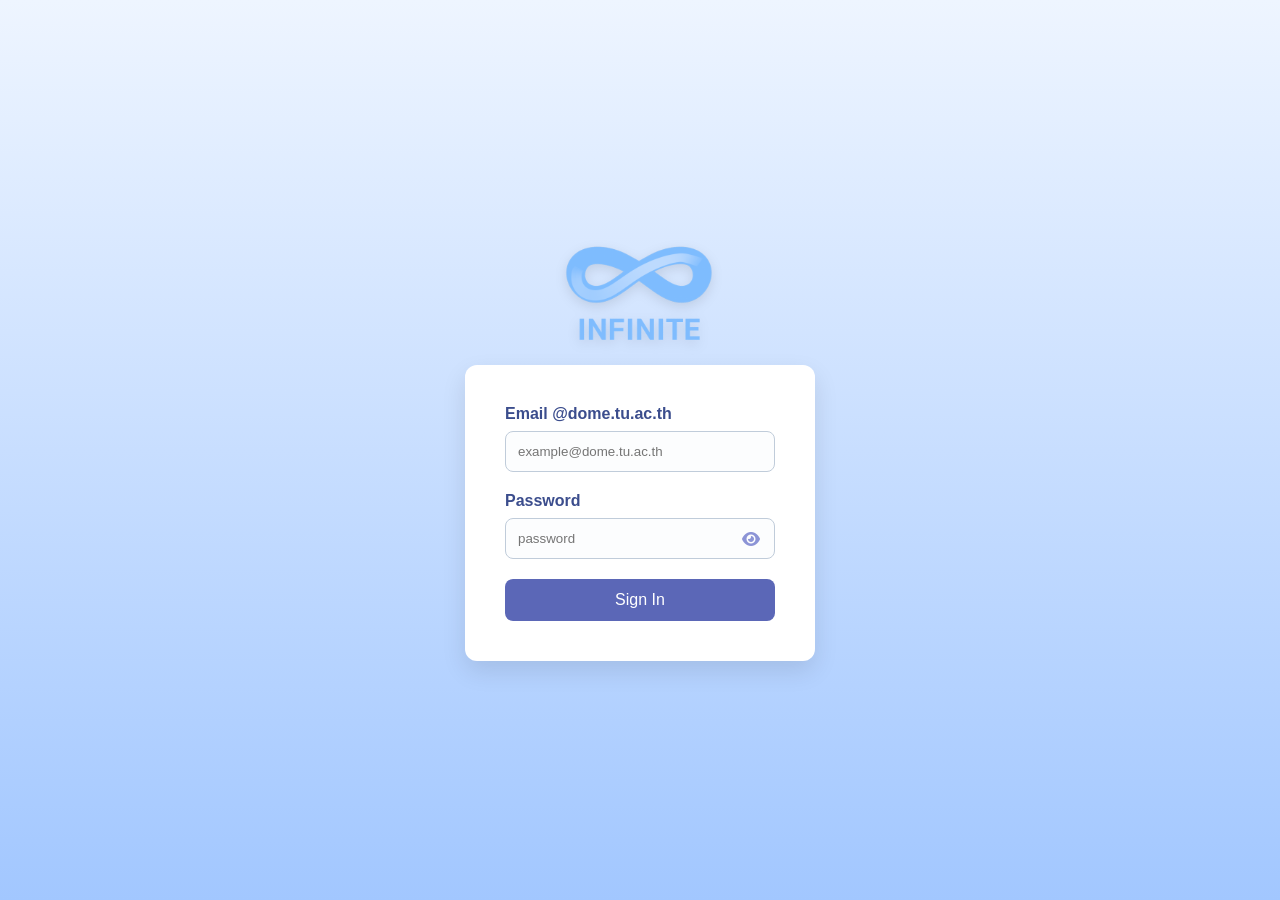
==== commit 630f5719: "logo on sign up + main (not sure that it work on main.)." ====
--- a/main.html
+++ b/main.html
@@ -14,21 +14,27 @@
     <div class="wrapper">
         <aside class="sidebar">
             <div class="sidebar-top">
-                <div class="logo">
-                    <span class="icon">∞</span>
-                    <p>INFINITE</p>
+                <div class="login-container">
+                        <img src="pics/InfiniteLoopWhite.png" alt="Logo" class="corner-image">
                 </div>
                 <nav class="menu">
-                    <a href="#" class="menu-item"><span class="bullet">🔔</span> Notification</a><!--Temporary icon-->
-                    <a href="#" class="menu-item active"><span class="bullet">📅</span>
-                        Calendar</a><!--Temporary icon-->
+                    <a href="noti.html" class="menu-item">
+                        <i class="fa-solid fa-bell"></i> Notification
+                    </a>
+                    <a href="main.html" class="menu-item active">
+                        <i class="fa-solid fa-house"></i> Home
+                    </a>
                 </nav>
-            </div>
 
-            <div class="sidebar-bottom">
-                <a href="#" class="menu-item" onclick="GoToSetting()">⚙️ Setting</a><!--Temporary icon-->
-                <a href="#" class="menu-item" onclick="handleLogout()">↪️ Log out</a><!--Temporary icon-->
-            </div>
+                <div class="sidebar-bottom">
+                    <a href="setting.html" class="menu-item">
+                        <i class="fa-solid fa-gear"></i> Setting
+                    </a>
+                    <a href="#" class="menu-item" onclick="handleLogout()">
+                        <i class="fa-solid fa-right-from-bracket"></i> Log out
+                    </a>
+                </div>
+</div>
         </aside>
         <!--===================Calendar========================-->
         <main class="main-content">
--- a/style.css
+++ b/style.css
@@ -246,7 +246,42 @@
     font-weight: bold;
     letter-spacing: 2px;
 }
-
+/* จัดการตำแหน่งโลโก้ที่อยู่นอกกล่อง */
+.login-container {
+    display: flex;
+    justify-content: center;
+    align-items: center;
+    margin-bottom: 20px; /* เว้นระยะห่างก่อนถึงกล่องขาว */
+    width: 100%;
+}
+
+.corner-image {
+    width: 150px; /* ปรับขนาดโลโก้ตาม ref */
+    height: auto;
+    /* ถ้าอยากให้ดูมีมิติเหมือนในรูปเกยๆ อาจจะใส่เงาเพิ่มได้ */
+    filter: drop-shadow(0px 4px 6px rgba(0, 0, 0, 0.1));
+}
+
+/* ปรับระยะห่างของหน้าจอให้ดูสมดุล */
+.sign-in-page {
+    display: flex;
+    flex-direction: column; /* จัดเรียงแบบบนลงล่าง */
+    justify-content: center;
+    align-items: center;
+    min-height: 100vh;
+    background: linear-gradient(to bottom, var(--login-bg-start), var(--login-bg-end));
+}
+
+.login-card {
+    /* ไม่ต้องใส่ margin-top เยอะแล้วเพราะมี login-container ช่วยดันไว้ */
+    margin-top: 0; 
+}
+.logo-on-top {
+    display: flex;
+    justify-content: center;
+    margin-top: -60px;
+    margin-bottom: 20px;
+}
 /* =============================================
    SIDEBAR (shared / settings extension)
 ============================================= */
@@ -283,6 +318,16 @@
 }
 
 .sidebar-bottom { margin-bottom: 36px; }
+.menu-item i {
+    width: 20px; 
+    text-align: center;
+    font-size: 1.1rem;
+}
+
+/* ถ้าต้องการทำจุดสีแดงแจ้งเตือน (Red Dot) เหมือนในรูปภาพที่ส่งมา */
+.fa-bell {
+    position: relative;
+}
 
 /* =============================================
    MAIN CONTENT
